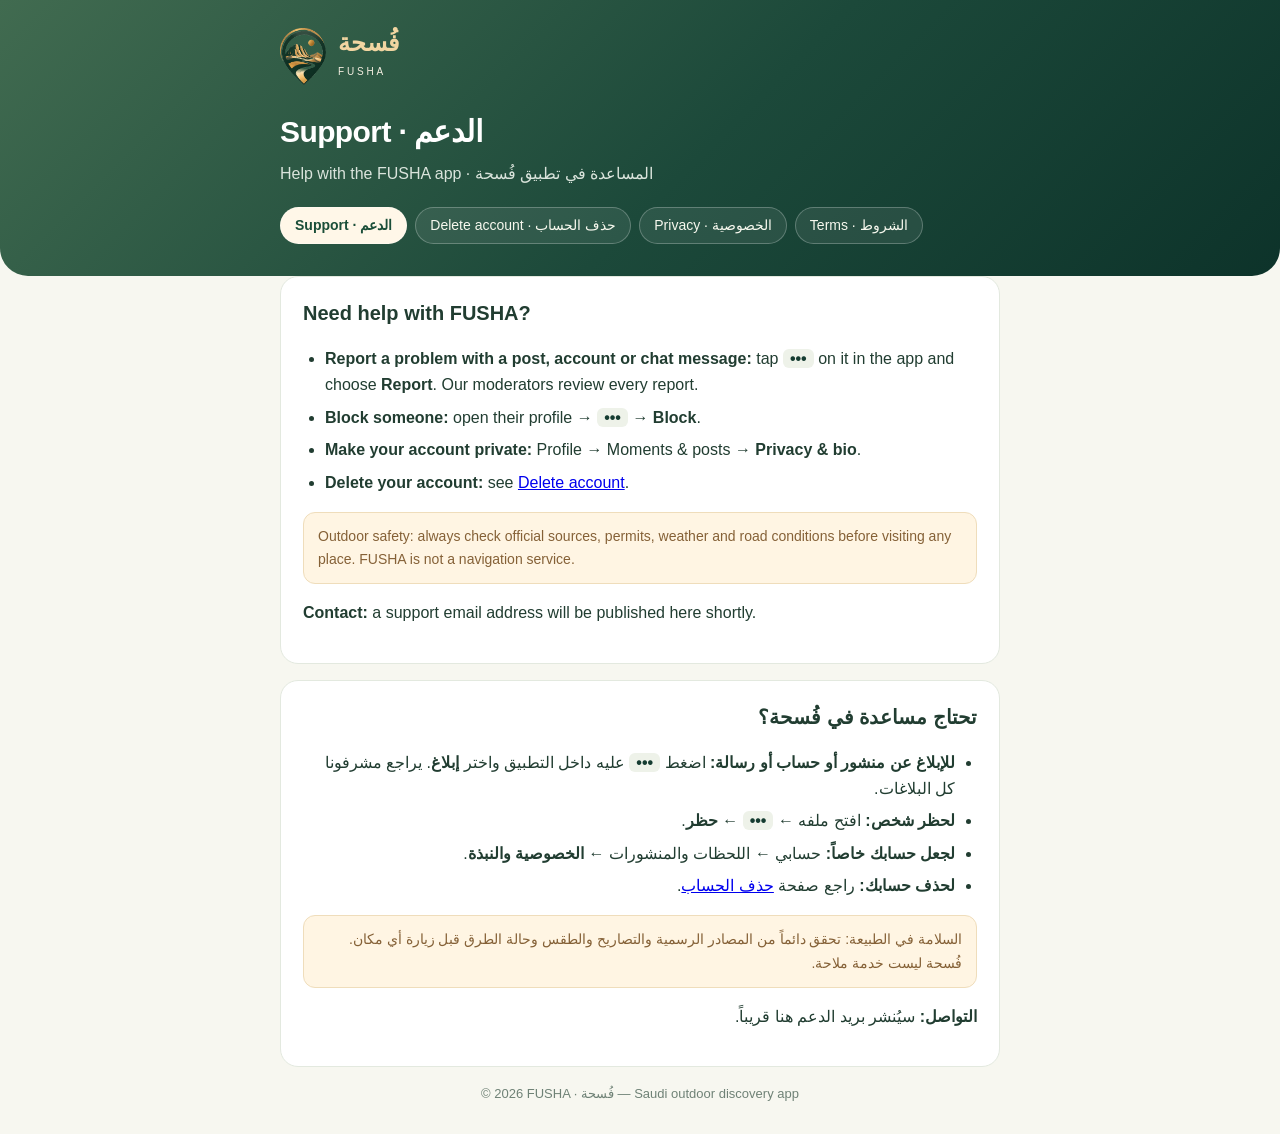
==== index.html @ dc0bcfaa "FUSHA public pages: support, delete account, privacy & terms placeholders Co-Authored-By: Claude Opu" ====
<!doctype html>
<html lang="en">
<head>
<meta charset="utf-8">
<meta name="viewport" content="width=device-width, initial-scale=1">
<title>Support · FUSHA فُسحة</title>
<meta name="description" content="Help and contact for the FUSHA app">
<link rel="icon" href="logo.png">
<link rel="stylesheet" href="style.css">
</head>
<body>
<header><div class="wrap">
  <a class="brand" href="./"><img src="logo.png" alt="FUSHA Explorer Pin logo"><span><b>فُسحة</b><small>FUSHA</small></span></a>
  <h1>Support · الدعم</h1><p>Help with the FUSHA app · المساعدة في تطبيق فُسحة</p>
  <nav>
    <a href="./" aria-current="page">Support · الدعم</a>
    <a href="delete-account.html" >Delete account · حذف الحساب</a>
    <a href="privacy.html" >Privacy · الخصوصية</a>
    <a href="terms.html" >Terms · الشروط</a>
  </nav>
</div></header>
<main class="wrap">
<section>
  <h2>Need help with FUSHA?</h2>
  <ul>
    <li><b>Report a problem with a post, account or chat message:</b> tap <kbd>•••</kbd> on it in the app and choose <b>Report</b>. Our moderators review every report.</li>
    <li><b>Block someone:</b> open their profile → <kbd>•••</kbd> → <b>Block</b>.</li>
    <li><b>Make your account private:</b> Profile → Moments &amp; posts → <b>Privacy &amp; bio</b>.</li>
    <li><b>Delete your account:</b> see <a href="delete-account.html">Delete account</a>.</li>
  </ul>
  <p class="note">Outdoor safety: always check official sources, permits, weather and road conditions before visiting any place. FUSHA is not a navigation service.</p>
  <p><b>Contact:</b> <span id="contact">a support email address will be published here shortly.</span></p>
</section>
<section dir="rtl" lang="ar">
  <h2>تحتاج مساعدة في فُسحة؟</h2>
  <ul>
    <li><b>للإبلاغ عن منشور أو حساب أو رسالة:</b> اضغط <kbd>•••</kbd> عليه داخل التطبيق واختر <b>إبلاغ</b>. يراجع مشرفونا كل البلاغات.</li>
    <li><b>لحظر شخص:</b> افتح ملفه ← <kbd>•••</kbd> ← <b>حظر</b>.</li>
    <li><b>لجعل حسابك خاصاً:</b> حسابي ← اللحظات والمنشورات ← <b>الخصوصية والنبذة</b>.</li>
    <li><b>لحذف حسابك:</b> راجع صفحة <a href="delete-account.html">حذف الحساب</a>.</li>
  </ul>
  <p class="note">السلامة في الطبيعة: تحقق دائماً من المصادر الرسمية والتصاريح والطقس وحالة الطرق قبل زيارة أي مكان. فُسحة ليست خدمة ملاحة.</p>
  <p><b>التواصل:</b> سيُنشر بريد الدعم هنا قريباً.</p>
</section>
</main>
<footer>© 2026 FUSHA · فُسحة — Saudi outdoor discovery app</footer>
</body>
</html>
---- style.css ----
:root { --deep:#153C31; --gold:#E0BD82; --gold2:#C8975F; --cream:#F7F7F0; --ink:#213D31; --muted:#6F8276; --line:#E3E9DF; }
* { box-sizing: border-box; }
body { margin: 0; background: var(--cream); color: var(--ink); font: 16px/1.65 -apple-system, BlinkMacSystemFont, "Segoe UI", Tahoma, Arial, sans-serif; }
header { background: linear-gradient(135deg, #416B50, #1C493A 55%, #0D332A); color: #fff; padding: 28px 20px 32px; border-radius: 0 0 28px 28px; }
.wrap { max-width: 760px; margin: 0 auto; padding: 0 20px; }
.brand { display: flex; align-items: center; gap: 12px; text-decoration: none; color: #fff; }
.brand img { width: 46px; height: 57px; object-fit: contain; }
.brand b { font-size: 24px; color: #F1D5A1; display: block; line-height: 1.1; }
.brand small { letter-spacing: .28em; font-size: 10px; color: #F5EFE2; }
h1 { font-size: 30px; margin: 22px 0 4px; letter-spacing: -.02em; }
header p { margin: 0; color: #DAE4DC; }
nav { display: flex; flex-wrap: wrap; gap: 8px; margin: 20px 0 0; }
nav a { color: #F7F8EE; border: 1px solid rgba(255,255,255,.25); background: rgba(255,255,255,.08); border-radius: 30px; padding: 6px 14px; text-decoration: none; font-size: 14px; }
nav a[aria-current="page"] { background: #FFF7E8; color: #1A4E38; font-weight: 700; }
main { padding: 26px 0 50px; }
section { background: #fff; border: 1px solid var(--line); border-radius: 18px; padding: 20px 22px; margin-bottom: 16px; }
section[dir="rtl"] { text-align: right; }
h2 { font-size: 20px; margin: 0 0 10px; }
ol, ul { padding-inline-start: 22px; }
li { margin: 6px 0; }
.note { background: #FFF5E3; border: 1px solid #EFDDBB; color: #856137; border-radius: 12px; padding: 12px 14px; font-size: 14px; }
.soon { text-align: center; padding: 36px 22px; }
.soon .big { font-size: 42px; }
kbd { background: #EEF2E9; border-radius: 6px; padding: 1px 7px; font: inherit; font-weight: 700; color: var(--deep); }
footer { color: var(--muted); font-size: 13px; text-align: center; padding: 0 20px 30px; }
footer a { color: var(--deep); }
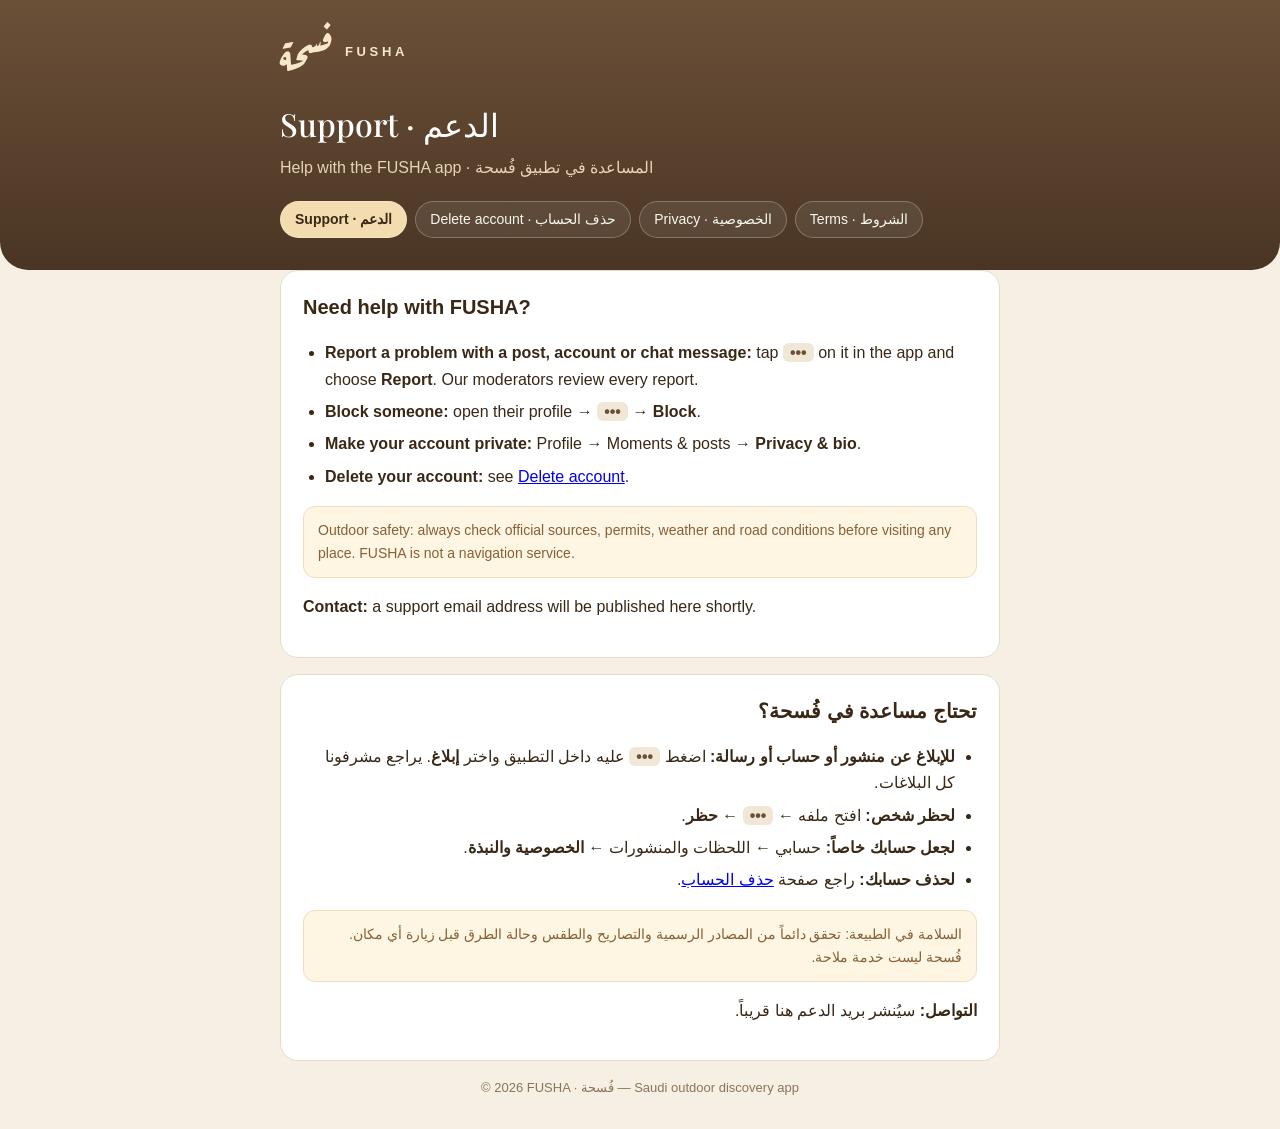
==== commit c710c859: "Legal pages: Toasted sand design and calligraphy logo" ====
--- a/index.html
+++ b/index.html
@@ -6,11 +6,12 @@
 <title>Support · FUSHA فُسحة</title>
 <meta name="description" content="Help and contact for the FUSHA app">
 <link rel="icon" href="logo.png">
-<link rel="stylesheet" href="style.css">
+<link href="https://fonts.googleapis.com/css2?family=Aref+Ruqaa:wght@700&family=Playfair+Display:wght@500&display=swap" rel="stylesheet">
+<link rel="stylesheet" href="style.css?v=2">
 </head>
 <body>
 <header><div class="wrap">
-  <a class="brand" href="./"><img src="logo.png" alt="FUSHA Explorer Pin logo"><span><b>فُسحة</b><small>FUSHA</small></span></a>
+  <a class="brand" href="./"><span class="logo" aria-label="FUSHA logo">فسحة</span><span><b>FUSHA</b></span></a>
   <h1>Support · الدعم</h1><p>Help with the FUSHA app · المساعدة في تطبيق فُسحة</p>
   <nav>
     <a href="./" aria-current="page">Support · الدعم</a>
--- a/style.css
+++ b/style.css
@@ -1,17 +1,18 @@
-:root { --deep:#153C31; --gold:#E0BD82; --gold2:#C8975F; --cream:#F7F7F0; --ink:#213D31; --muted:#6F8276; --line:#E3E9DF; }
+@import url('https://fonts.googleapis.com/css2?family=Aref+Ruqaa:wght@700&family=Playfair+Display:wght@500&display=swap');
+:root { --deep:#6B5038; --gold:#F3DDB0; --gold2:#C9A15F; --cream:#F6EFE4; --ink:#3A2816; --muted:#8C7458; --line:#E8DCC8; }
 * { box-sizing: border-box; }
 body { margin: 0; background: var(--cream); color: var(--ink); font: 16px/1.65 -apple-system, BlinkMacSystemFont, "Segoe UI", Tahoma, Arial, sans-serif; }
-header { background: linear-gradient(135deg, #416B50, #1C493A 55%, #0D332A); color: #fff; padding: 28px 20px 32px; border-radius: 0 0 28px 28px; }
+header { background: linear-gradient(180deg, #6B5038, #4A3524); color: #fff; padding: 28px 20px 32px; border-radius: 0 0 28px 28px; }
 .wrap { max-width: 760px; margin: 0 auto; padding: 0 20px; }
 .brand { display: flex; align-items: center; gap: 12px; text-decoration: none; color: #fff; }
-.brand img { width: 46px; height: 57px; object-fit: contain; }
-.brand b { font-size: 24px; color: #F1D5A1; display: block; line-height: 1.1; }
+.brand .logo { font-family: 'Aref Ruqaa', serif; font-weight: 700; font-size: 40px; line-height: 1.2; color: #F6E7C8; }
+.brand b { font-size: 13px; color: #F6E7C8; display: block; line-height: 1.1; letter-spacing: .28em; }
 .brand small { letter-spacing: .28em; font-size: 10px; color: #F5EFE2; }
-h1 { font-size: 30px; margin: 22px 0 4px; letter-spacing: -.02em; }
-header p { margin: 0; color: #DAE4DC; }
+h1 { font-family: 'Playfair Display', Georgia, serif; font-weight: 500; font-size: 32px; margin: 22px 0 4px; }
+header p { margin: 0; color: #E6D3B8; }
 nav { display: flex; flex-wrap: wrap; gap: 8px; margin: 20px 0 0; }
 nav a { color: #F7F8EE; border: 1px solid rgba(255,255,255,.25); background: rgba(255,255,255,.08); border-radius: 30px; padding: 6px 14px; text-decoration: none; font-size: 14px; }
-nav a[aria-current="page"] { background: #FFF7E8; color: #1A4E38; font-weight: 700; }
+nav a[aria-current="page"] { background: #F3DDB0; color: #3A2816; font-weight: 700; }
 main { padding: 26px 0 50px; }
 section { background: #fff; border: 1px solid var(--line); border-radius: 18px; padding: 20px 22px; margin-bottom: 16px; }
 section[dir="rtl"] { text-align: right; }
@@ -21,6 +22,6 @@
 .note { background: #FFF5E3; border: 1px solid #EFDDBB; color: #856137; border-radius: 12px; padding: 12px 14px; font-size: 14px; }
 .soon { text-align: center; padding: 36px 22px; }
 .soon .big { font-size: 42px; }
-kbd { background: #EEF2E9; border-radius: 6px; padding: 1px 7px; font: inherit; font-weight: 700; color: var(--deep); }
+kbd { background: #F1E7D6; border-radius: 6px; padding: 1px 7px; font: inherit; font-weight: 700; color: var(--deep); }
 footer { color: var(--muted); font-size: 13px; text-align: center; padding: 0 20px 30px; }
 footer a { color: var(--deep); }
